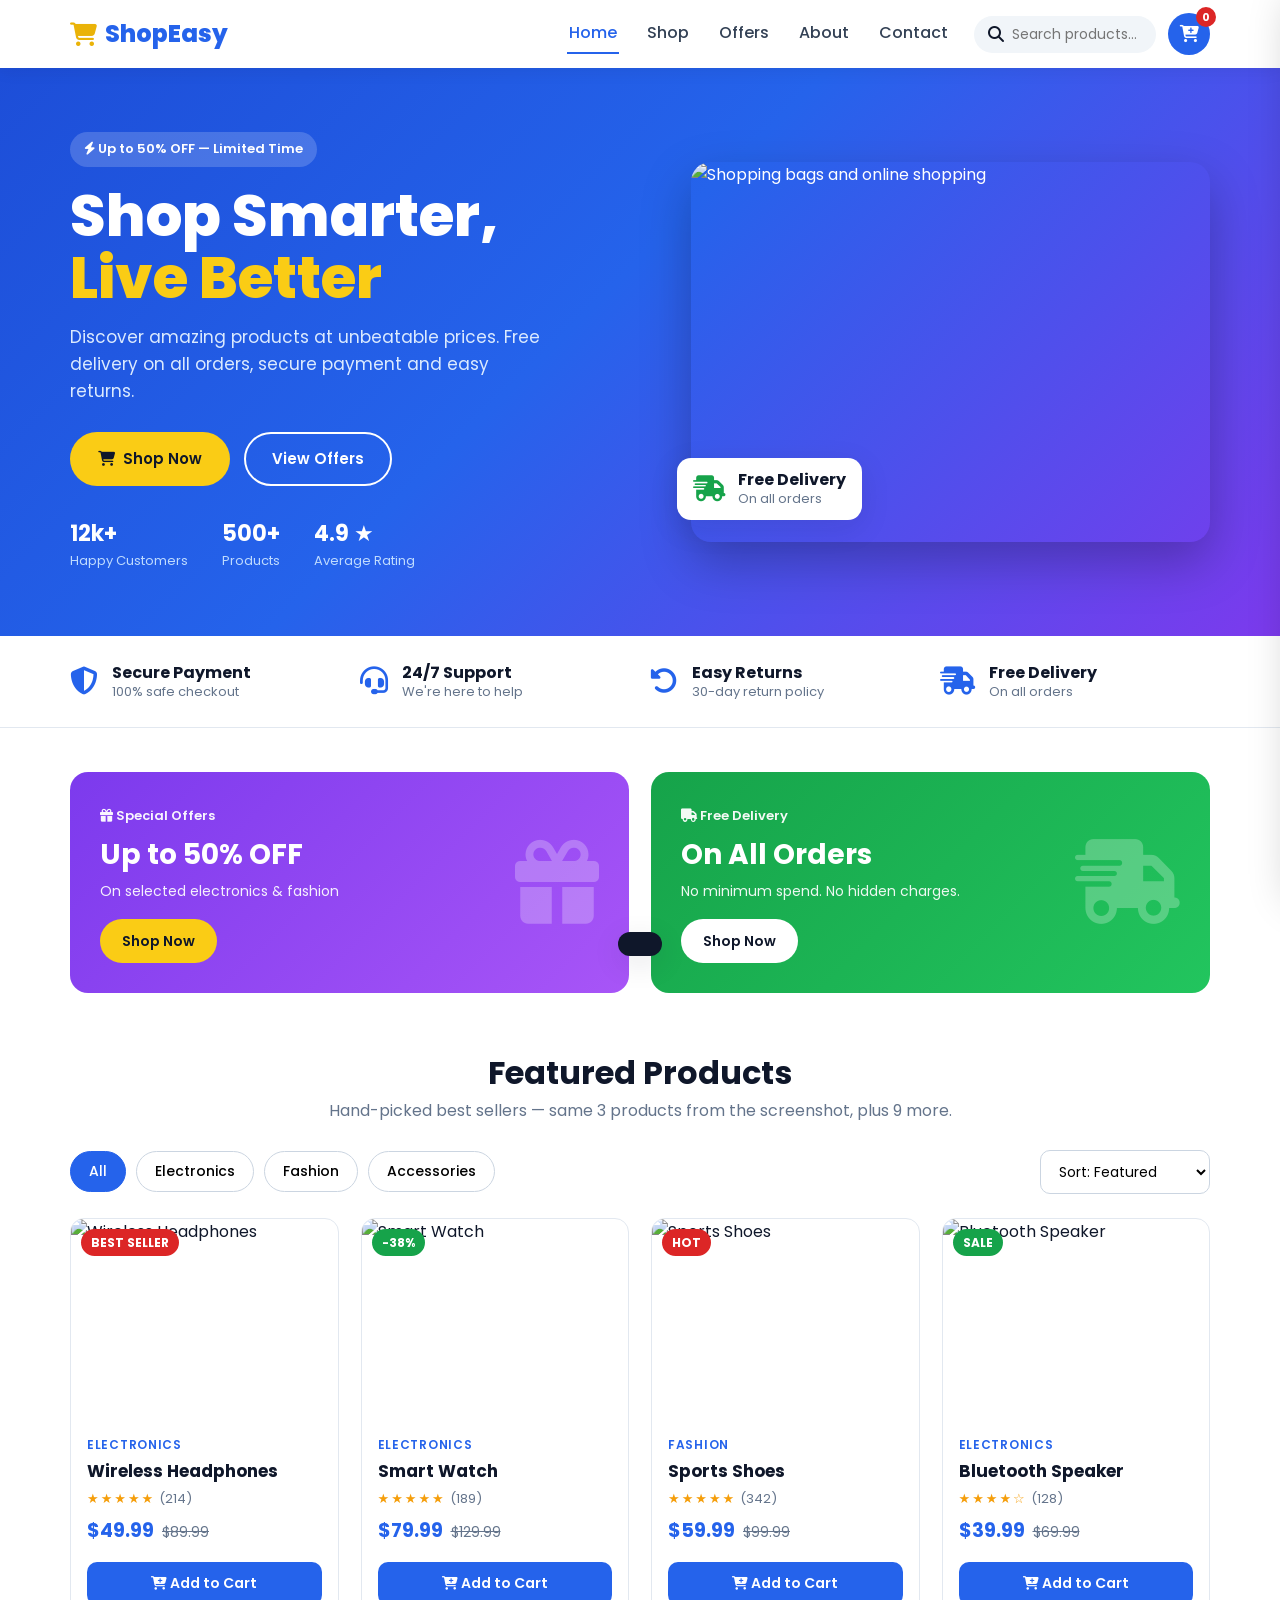
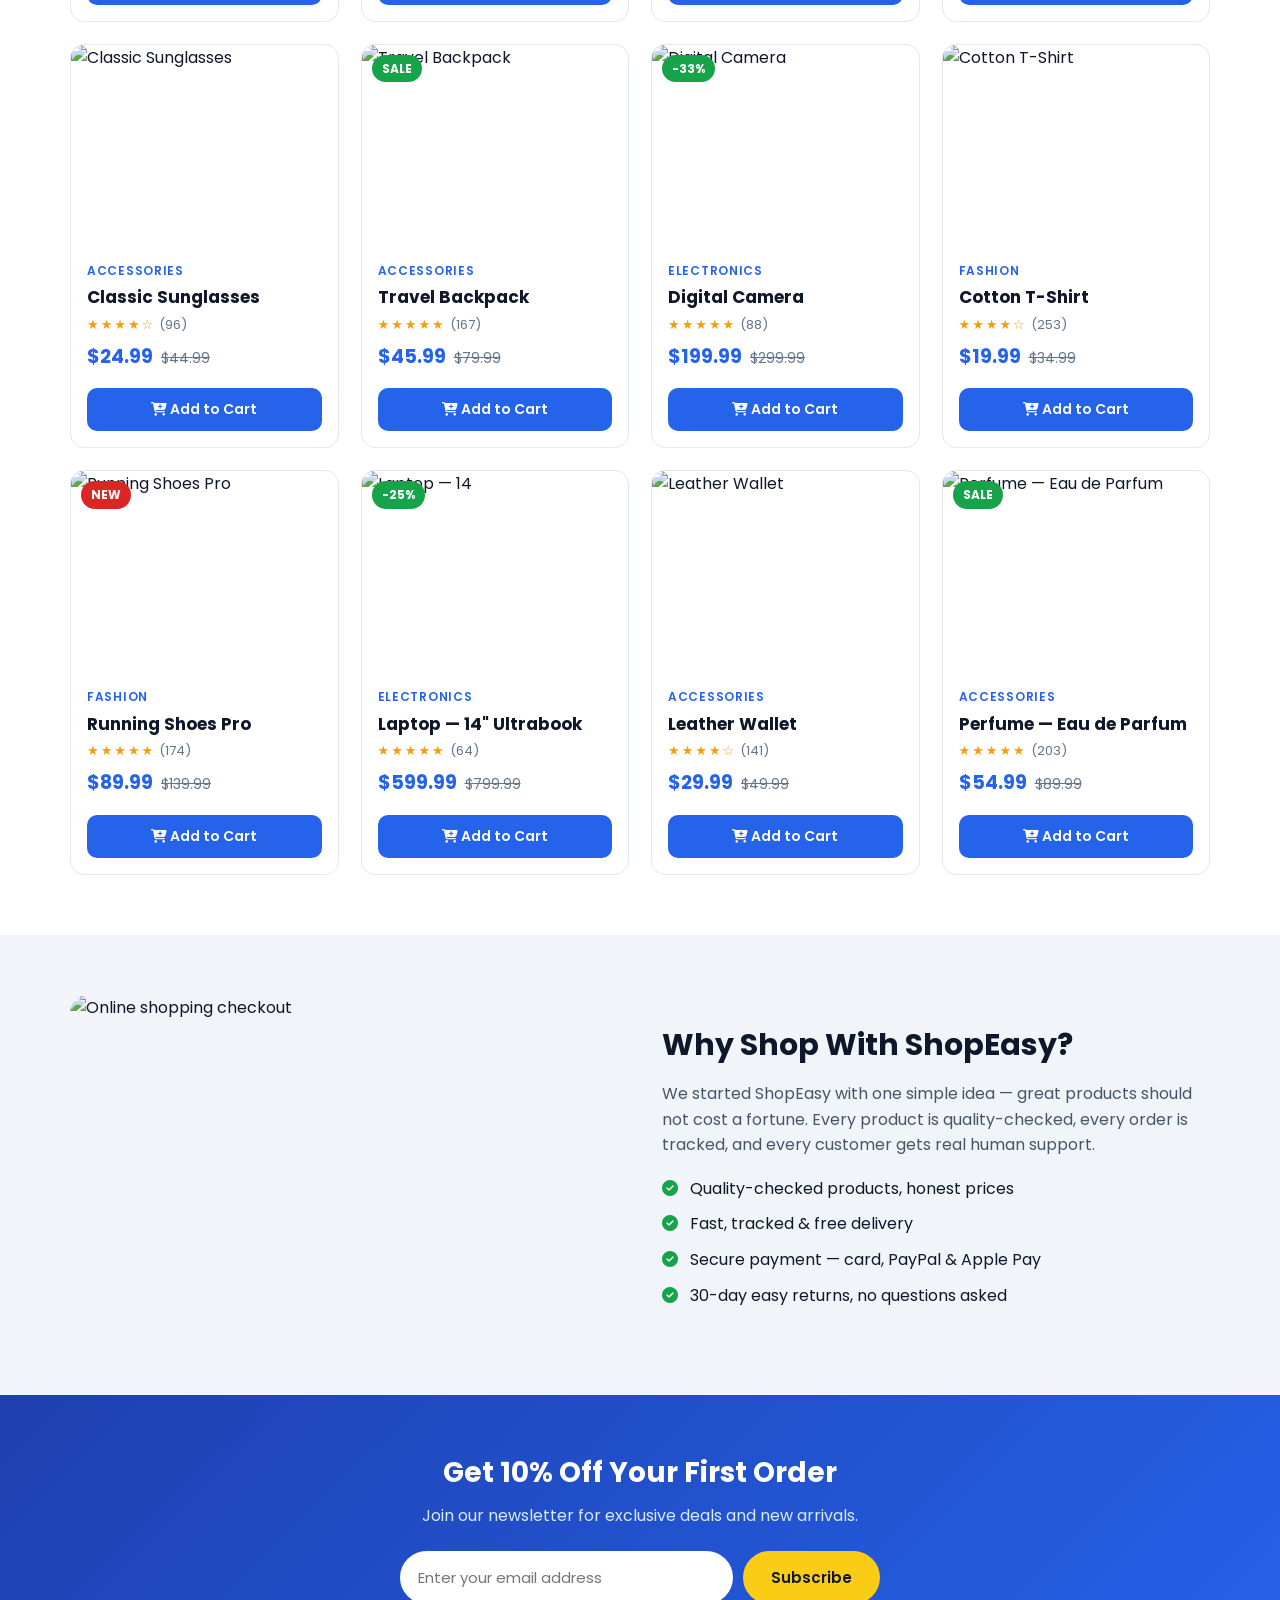
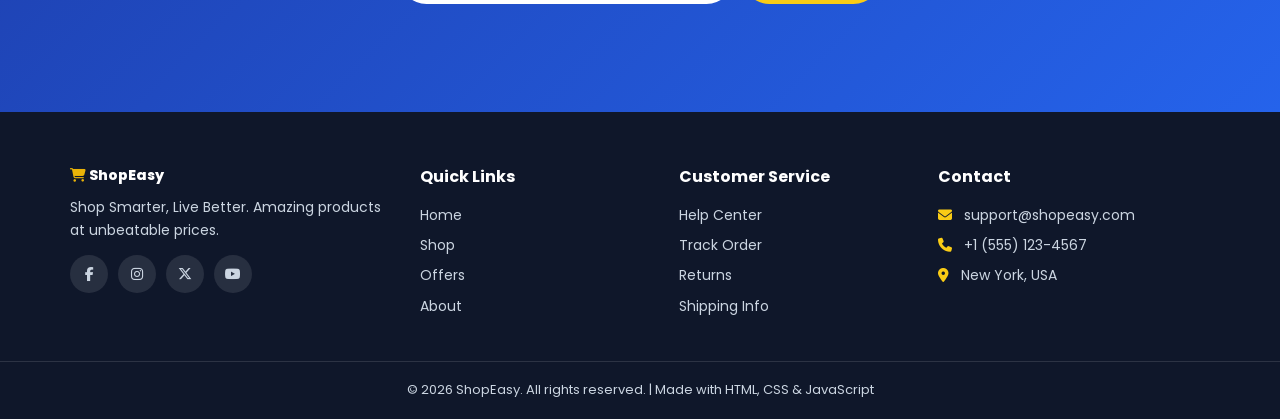
==== index.html @ 6ca0d3e1 "ShopEasy online store" ====
<!DOCTYPE html>
<html lang="en">
<head>
  <meta charset="UTF-8">
  <meta name="viewport" content="width=device-width, initial-scale=1.0">
  <meta name="description" content="ShopEasy — Shop Smarter, Live Better. Amazing products at unbeatable prices.">
  <title>ShopEasy — Online Shopping | Shop Smarter, Live Better</title>
  <link rel="stylesheet" href="style.css">
  <link rel="stylesheet" href="https://cdnjs.cloudflare.com/ajax/libs/font-awesome/6.5.2/css/all.min.css">
  <link rel="preconnect" href="https://fonts.googleapis.com">
  <link href="https://fonts.googleapis.com/css2?family=Poppins:wght@400;500;600;700;800&display=swap" rel="stylesheet">
</head>
<body>

  <!-- ===== NAVBAR ===== -->
  <header class="navbar">
    <div class="container nav-wrap">
      <a href="#" class="logo"><i class="fas fa-shopping-cart"></i> ShopEasy</a>
      <nav class="nav-links" id="navLinks">
        <a href="#" class="active">Home</a>
        <a href="#shop">Shop</a>
        <a href="#offers">Offers</a>
        <a href="#about">About</a>
        <a href="#contact">Contact</a>
      </nav>
      <div class="nav-actions">
        <div class="search-box">
          <i class="fas fa-search"></i>
          <input type="text" id="searchInput" placeholder="Search products...">
        </div>
        <button class="cart-icon" id="cartBtn" aria-label="Open cart">
          <i class="fas fa-cart-plus"></i>
          <span class="cart-count" id="cartCount">0</span>
        </button>
        <button class="menu-btn" id="menuBtn" aria-label="Menu"><i class="fas fa-bars"></i></button>
      </div>
    </div>
  </header>

  <!-- ===== HERO ===== -->
  <section class="hero">
    <div class="container hero-wrap">
      <div class="hero-text">
        <span class="hero-badge"><i class="fas fa-bolt"></i> Up to 50% OFF — Limited Time</span>
        <h1>Shop Smarter,<br><span>Live Better</span></h1>
        <p>Discover amazing products at unbeatable prices. Free delivery on all orders, secure payment and easy returns.</p>
        <div class="hero-btns">
          <a href="#shop" class="btn btn-yellow"><i class="fas fa-shopping-cart"></i> Shop Now</a>
          <a href="#offers" class="btn btn-outline">View Offers</a>
        </div>
        <div class="hero-stats">
          <div><strong>12k+</strong><span>Happy Customers</span></div>
          <div><strong>500+</strong><span>Products</span></div>
          <div><strong>4.9 ★</strong><span>Average Rating</span></div>
        </div>
      </div>
      <div class="hero-img">
        <img src="https://images.unsplash.com/photo-1607083206869-4c7672e72a8a?auto=format&fit=crop&w=900&q=80" alt="Shopping bags and online shopping">
        <div class="hero-card">
          <i class="fas fa-truck-fast"></i>
          <div><strong>Free Delivery</strong><span>On all orders</span></div>
        </div>
      </div>
    </div>
  </section>

  <!-- ===== TRUST BAR ===== -->
  <section class="trust">
    <div class="container trust-grid">
      <div class="trust-item"><i class="fas fa-shield-halved"></i><div><strong>Secure Payment</strong><span>100% safe checkout</span></div></div>
      <div class="trust-item"><i class="fas fa-headset"></i><div><strong>24/7 Support</strong><span>We're here to help</span></div></div>
      <div class="trust-item"><i class="fas fa-rotate-left"></i><div><strong>Easy Returns</strong><span>30-day return policy</span></div></div>
      <div class="trust-item"><i class="fas fa-truck-fast"></i><div><strong>Free Delivery</strong><span>On all orders</span></div></div>
    </div>
  </section>

  <!-- ===== OFFERS ===== -->
  <section class="offers" id="offers">
    <div class="container offers-grid">
      <div class="offer-card offer-purple">
        <div>
          <span class="offer-tag"><i class="fas fa-gift"></i> Special Offers</span>
          <h3>Up to 50% OFF</h3>
          <p>On selected electronics &amp; fashion</p>
          <a href="#shop" class="btn btn-yellow btn-sm">Shop Now</a>
        </div>
        <i class="fas fa-gift offer-icon"></i>
      </div>
      <div class="offer-card offer-green">
        <div>
          <span class="offer-tag"><i class="fas fa-truck"></i> Free Delivery</span>
          <h3>On All Orders</h3>
          <p>No minimum spend. No hidden charges.</p>
          <a href="#shop" class="btn btn-white btn-sm">Shop Now</a>
        </div>
        <i class="fas fa-truck-fast offer-icon"></i>
      </div>
    </div>
  </section>

  <!-- ===== SHOP ===== -->
  <section class="shop" id="shop">
    <div class="container">
      <div class="section-head">
        <h2>Featured Products</h2>
        <p>Hand-picked best sellers — same 3 products from the screenshot, plus 9 more.</p>
      </div>

      <div class="shop-controls">
        <div class="filters" id="filters">
          <button class="filter-btn active" data-filter="all">All</button>
          <button class="filter-btn" data-filter="electronics">Electronics</button>
          <button class="filter-btn" data-filter="fashion">Fashion</button>
          <button class="filter-btn" data-filter="accessories">Accessories</button>
        </div>
        <select id="sortSelect" aria-label="Sort products">
          <option value="featured">Sort: Featured</option>
          <option value="low">Price: Low to High</option>
          <option value="high">Price: High to Low</option>
          <option value="rating">Top Rated</option>
        </select>
      </div>

      <div class="products-grid" id="productsGrid"></div>
      <p class="no-results" id="noResults" hidden>No products found. Try a different search or category.</p>
    </div>
  </section>

  <!-- ===== ABOUT ===== -->
  <section class="about" id="about">
    <div class="container about-wrap">
      <img src="https://images.unsplash.com/photo-1556742049-0cfed4f6a45d?auto=format&fit=crop&w=900&q=80" alt="Online shopping checkout">
      <div>
        <h2>Why Shop With ShopEasy?</h2>
        <p>We started ShopEasy with one simple idea — great products should not cost a fortune. Every product is quality-checked, every order is tracked, and every customer gets real human support.</p>
        <ul class="about-list">
          <li><i class="fas fa-check-circle"></i> Quality-checked products, honest prices</li>
          <li><i class="fas fa-check-circle"></i> Fast, tracked &amp; free delivery</li>
          <li><i class="fas fa-check-circle"></i> Secure payment — card, PayPal &amp; Apple Pay</li>
          <li><i class="fas fa-check-circle"></i> 30-day easy returns, no questions asked</li>
        </ul>
      </div>
    </div>
  </section>

  <!-- ===== NEWSLETTER ===== -->
  <section class="newsletter">
    <div class="container">
      <h2>Get 10% Off Your First Order</h2>
      <p>Join our newsletter for exclusive deals and new arrivals.</p>
      <form id="newsletterForm">
        <input type="email" id="newsletterEmail" placeholder="Enter your email address" required>
        <button type="submit" class="btn btn-yellow">Subscribe</button>
      </form>
      <p class="form-msg" id="newsletterMsg"></p>
    </div>
  </section>

  <!-- ===== FOOTER / CONTACT ===== -->
  <footer id="contact">
    <div class="container footer-grid">
      <div>
        <a href="#" class="logo"><i class="fas fa-shopping-cart"></i> ShopEasy</a>
        <p>Shop Smarter, Live Better. Amazing products at unbeatable prices.</p>
        <div class="social">
          <a href="#" aria-label="Facebook"><i class="fab fa-facebook-f"></i></a>
          <a href="#" aria-label="Instagram"><i class="fab fa-instagram"></i></a>
          <a href="#" aria-label="X"><i class="fab fa-x-twitter"></i></a>
          <a href="#" aria-label="YouTube"><i class="fab fa-youtube"></i></a>
        </div>
      </div>
      <div>
        <h4>Quick Links</h4>
        <a href="#">Home</a><a href="#shop">Shop</a><a href="#offers">Offers</a><a href="#about">About</a>
      </div>
      <div>
        <h4>Customer Service</h4>
        <a href="#">Help Center</a><a href="#">Track Order</a><a href="#">Returns</a><a href="#">Shipping Info</a>
      </div>
      <div>
        <h4>Contact</h4>
        <p><i class="fas fa-envelope"></i> support@shopeasy.com</p>
        <p><i class="fas fa-phone"></i> +1 (555) 123-4567</p>
        <p><i class="fas fa-location-dot"></i> New York, USA</p>
      </div>
    </div>
    <div class="copyright">© 2026 ShopEasy. All rights reserved. | Made with HTML, CSS &amp; JavaScript</div>
  </footer>

  <!-- ===== CART DRAWER ===== -->
  <div class="cart-overlay" id="cartOverlay"></div>
  <aside class="cart-drawer" id="cartDrawer" aria-label="Shopping cart">
    <div class="cart-head">
      <h3><i class="fas fa-shopping-cart"></i> Your Cart <span id="cartHeadCount">(0)</span></h3>
      <button id="closeCart" aria-label="Close cart"><i class="fas fa-xmark"></i></button>
    </div>
    <div class="cart-items" id="cartItems"></div>
    <div class="cart-foot">
      <div class="cart-total"><span>Total</span><strong id="cartTotal">$0.00</strong></div>
      <p class="free-delivery"><i class="fas fa-truck-fast"></i> Free delivery on all orders</p>
      <button class="btn btn-yellow btn-block" id="checkoutBtn">Checkout</button>
      <button class="btn btn-outline btn-block" id="clearCartBtn">Clear Cart</button>
    </div>
  </aside>

  <!-- ===== CHECKOUT MODAL ===== -->
  <div class="modal-overlay" id="checkoutModal" hidden>
    <div class="modal">
      <button class="modal-close" id="closeModal" aria-label="Close"><i class="fas fa-xmark"></i></button>
      <i class="fas fa-circle-check modal-icon"></i>
      <h3>Order Placed!</h3>
      <p id="orderMsg">Thank you for shopping with ShopEasy.</p>
      <p class="modal-note">Demo checkout — connect Stripe / PayPal to take real payments.</p>
      <button class="btn btn-yellow" id="modalDoneBtn">Continue Shopping</button>
    </div>
  </div>

  <div class="toast" id="toast"></div>

  <script src="script.js"></script>
</body>
</html>
---- style.css ----
/* ShopEasy — style.css | HTML + CSS + JS online store */
* { margin: 0; padding: 0; box-sizing: border-box; }
:root {
  --blue: #2563eb; --blue-dark: #1e40af; --blue-light: #dbeafe;
  --yellow: #facc15; --yellow-dark: #eab308;
  --dark: #0f172a; --gray: #64748b; --light: #f1f5f9;
  --green: #16a34a; --purple: #7c3aed; --red: #dc2626;
  --radius: 14px; --shadow: 0 8px 30px rgba(15, 23, 42, .10);
}
html { scroll-behavior: smooth; }
body { font-family: 'Poppins', system-ui, -apple-system, sans-serif; color: var(--dark); background: #fff; line-height: 1.6; }
img { max-width: 100%; display: block; }
a { text-decoration: none; color: inherit; }
button { font-family: inherit; cursor: pointer; }
.container { max-width: 1180px; margin: 0 auto; padding: 0 20px; }

/* Buttons */
.btn { display: inline-flex; align-items: center; gap: 8px; padding: 13px 26px; border-radius: 999px; font-weight: 600; font-size: 15px; border: 2px solid transparent; transition: .2s; }
.btn-yellow { background: var(--yellow); color: var(--dark); }
.btn-yellow:hover { background: var(--yellow-dark); transform: translateY(-2px); }
.btn-outline { border-color: #fff; color: #fff; }
.btn-outline:hover { background: rgba(255,255,255,.15); }
.btn-white { background: #fff; color: var(--dark); }
.btn-sm { padding: 9px 20px; font-size: 14px; }
.btn-block { width: 100%; justify-content: center; margin-top: 10px; }

/* Navbar */
.navbar { position: sticky; top: 0; z-index: 100; background: #fff; box-shadow: 0 2px 16px rgba(15,23,42,.08); }
.nav-wrap { display: flex; align-items: center; gap: 24px; height: 68px; }
.logo { font-size: 24px; font-weight: 800; color: var(--blue); display: flex; align-items: center; gap: 8px; white-space: nowrap; }
.logo i { color: var(--yellow-dark); }
.nav-links { display: flex; gap: 26px; margin-left: auto; }
.nav-links a { font-weight: 500; color: #334155; padding: 6px 2px; border-bottom: 2px solid transparent; }
.nav-links a:hover, .nav-links a.active { color: var(--blue); border-bottom-color: var(--blue); }
.nav-actions { display: flex; align-items: center; gap: 12px; margin-left: auto; }
.nav-links + .nav-actions { margin-left: 0; }
.search-box { display: flex; align-items: center; gap: 8px; background: var(--light); border-radius: 999px; padding: 8px 14px; }
.search-box input { border: none; outline: none; background: transparent; font-family: inherit; font-size: 14px; width: 130px; }
.cart-icon { position: relative; background: var(--blue); color: #fff; border: none; width: 42px; height: 42px; border-radius: 50%; font-size: 17px; }
.cart-icon:hover { background: var(--blue-dark); }
.cart-count { position: absolute; top: -6px; right: -6px; background: var(--red); color: #fff; font-size: 11px; font-weight: 700; min-width: 20px; height: 20px; border-radius: 999px; display: flex; align-items: center; justify-content: center; padding: 0 5px; }
.menu-btn { display: none; background: none; border: none; font-size: 22px; color: var(--dark); }

/* Hero */
.hero { background: linear-gradient(135deg, #1d4ed8 0%, #2563eb 45%, #7c3aed 100%); color: #fff; padding: 64px 0; overflow: hidden; }
.hero-wrap { display: grid; grid-template-columns: 1.05fr .95fr; gap: 48px; align-items: center; }
.hero-badge { display: inline-block; background: rgba(255,255,255,.18); padding: 7px 14px; border-radius: 999px; font-size: 13px; font-weight: 600; }
.hero h1 { font-size: clamp(38px, 5vw, 58px); line-height: 1.08; font-weight: 800; margin: 18px 0 14px; }
.hero h1 span { color: var(--yellow); }
.hero-text p { color: #dbeafe; font-size: 17px; max-width: 480px; }
.hero-btns { display: flex; gap: 14px; margin: 26px 0 30px; flex-wrap: wrap; }
.hero-stats { display: flex; gap: 34px; }
.hero-stats div { display: flex; flex-direction: column; }
.hero-stats strong { font-size: 22px; }
.hero-stats span { font-size: 13px; color: #bfdbfe; }
.hero-img { position: relative; }
.hero-img img { border-radius: 20px; height: 380px; width: 100%; object-fit: cover; box-shadow: 0 20px 50px rgba(0,0,0,.25); }
.hero-card { position: absolute; left: -14px; bottom: 22px; background: #fff; color: var(--dark); border-radius: var(--radius); box-shadow: var(--shadow); padding: 12px 16px; display: flex; gap: 12px; align-items: center; }
.hero-card i { font-size: 26px; color: var(--green); }
.hero-card div { display: flex; flex-direction: column; line-height: 1.3; }
.hero-card span { font-size: 13px; color: var(--gray); }

/* Trust bar */
.trust { padding: 26px 0; border-bottom: 1px solid #e2e8f0; }
.trust-grid { display: grid; grid-template-columns: repeat(4, 1fr); gap: 20px; }
.trust-item { display: flex; gap: 14px; align-items: center; }
.trust-item i { font-size: 28px; color: var(--blue); }
.trust-item div { display: flex; flex-direction: column; line-height: 1.35; }
.trust-item span { font-size: 13px; color: var(--gray); }

/* Offers */
.offers { padding: 44px 0 10px; }
.offers-grid { display: grid; grid-template-columns: 1fr 1fr; gap: 22px; }
.offer-card { border-radius: 18px; padding: 30px; color: #fff; display: flex; justify-content: space-between; align-items: center; gap: 16px; overflow: hidden; position: relative; }
.offer-purple { background: linear-gradient(135deg, #7c3aed, #a855f7); }
.offer-green { background: linear-gradient(135deg, #16a34a, #22c55e); }
.offer-tag { font-size: 13px; font-weight: 600; opacity: .95; }
.offer-card h3 { font-size: 28px; margin: 6px 0 2px; }
.offer-card p { opacity: .92; margin-bottom: 16px; font-size: 14px; }
.offer-icon { font-size: 84px; opacity: .25; }

/* Shop */
.shop { padding: 44px 0 60px; }
.section-head { text-align: center; margin-bottom: 26px; }
.section-head h2 { font-size: 32px; }
.section-head p { color: var(--gray); }
.shop-controls { display: flex; justify-content: space-between; align-items: center; gap: 16px; flex-wrap: wrap; margin-bottom: 24px; }
.filters { display: flex; gap: 10px; flex-wrap: wrap; }
.filter-btn { padding: 9px 18px; border-radius: 999px; border: 1.5px solid #cbd5e1; background: #fff; font-weight: 500; font-size: 14px; }
.filter-btn.active, .filter-btn:hover { background: var(--blue); color: #fff; border-color: var(--blue); }
#sortSelect { padding: 10px 14px; border-radius: 10px; border: 1.5px solid #cbd5e1; font-family: inherit; font-size: 14px; background: #fff; }
.products-grid { display: grid; grid-template-columns: repeat(4, 1fr); gap: 22px; }
.product-card { border: 1px solid #e2e8f0; border-radius: var(--radius); overflow: hidden; background: #fff; transition: .2s; display: flex; flex-direction: column; }
.product-card:hover { transform: translateY(-5px); box-shadow: var(--shadow); }
.product-img { position: relative; }
.product-img img { width: 100%; height: 200px; object-fit: cover; }
.product-badge { position: absolute; top: 10px; left: 10px; background: var(--red); color: #fff; font-size: 12px; font-weight: 700; padding: 4px 10px; border-radius: 999px; }
.product-badge.sale { background: var(--green); }
.product-body { padding: 16px; display: flex; flex-direction: column; gap: 6px; flex: 1; }
.product-cat { font-size: 12px; text-transform: uppercase; letter-spacing: .06em; color: var(--blue); font-weight: 600; }
.product-body h3 { font-size: 17px; line-height: 1.35; }
.stars { color: #f59e0b; font-size: 13px; letter-spacing: 2px; }
.stars span { color: var(--gray); letter-spacing: 0; margin-left: 4px; }
.price-row { display: flex; align-items: baseline; gap: 8px; margin-top: auto; }
.price { font-size: 19px; font-weight: 700; color: var(--blue); }
.old-price { color: var(--gray); text-decoration: line-through; font-size: 14px; }
.add-btn { margin-top: 10px; width: 100%; padding: 11px; border: none; border-radius: 10px; background: var(--blue); color: #fff; font-weight: 600; font-size: 14px; transition: .2s; }
.add-btn:hover { background: var(--blue-dark); }
.no-results { text-align: center; color: var(--gray); padding: 30px 0; }

/* About */
.about { background: var(--light); padding: 60px 0; }
.about-wrap { display: grid; grid-template-columns: 1fr 1fr; gap: 44px; align-items: center; }
.about-wrap img { border-radius: 18px; height: 340px; width: 100%; object-fit: cover; }
.about h2 { font-size: 30px; margin-bottom: 12px; }
.about p { color: #475569; margin-bottom: 18px; }
.about-list { list-style: none; display: flex; flex-direction: column; gap: 10px; }
.about-list i { color: var(--green); margin-right: 8px; }

/* Newsletter */
.newsletter { background: linear-gradient(135deg, #1e40af, #2563eb); color: #fff; text-align: center; padding: 56px 20px; }
.newsletter h2 { font-size: 28px; }
.newsletter p { color: #dbeafe; margin: 8px 0 22px; }
.newsletter form { display: flex; gap: 10px; max-width: 480px; margin: 0 auto; }
.newsletter input { flex: 1; padding: 13px 18px; border-radius: 999px; border: none; outline: none; font-family: inherit; font-size: 15px; min-width: 0; }
.form-msg { color: var(--yellow); font-weight: 600; min-height: 22px; }

/* Footer */
footer { background: var(--dark); color: #cbd5e1; }
.footer-grid { display: grid; grid-template-columns: 1.4fr 1fr 1fr 1.2fr; gap: 32px; padding: 52px 20px 36px; }
.footer-grid .logo { color: #fff; margin-bottom: 10px; }
.footer-grid h4 { color: #fff; margin-bottom: 14px; }
.footer-grid a { display: block; margin-bottom: 8px; font-size: 14px; }
.footer-grid a:hover { color: var(--yellow); }
.footer-grid p { font-size: 14px; margin-bottom: 8px; }
.footer-grid p i { margin-right: 8px; color: var(--yellow); }
.social { display: flex; gap: 10px; margin-top: 14px; }
.social a { width: 38px; height: 38px; border-radius: 50%; background: rgba(255,255,255,.1); display: flex; align-items: center; justify-content: center; margin: 0; }
.social a:hover { background: var(--blue); color: #fff; }
.copyright { border-top: 1px solid rgba(255,255,255,.12); text-align: center; padding: 18px 20px; font-size: 13px; }

/* Cart drawer */
.cart-overlay { position: fixed; inset: 0; background: rgba(15,23,42,.55); opacity: 0; pointer-events: none; transition: .25s; z-index: 200; }
.cart-overlay.open { opacity: 1; pointer-events: auto; }
.cart-drawer { position: fixed; top: 0; right: -420px; width: min(400px, 92vw); height: 100%; background: #fff; z-index: 201; display: flex; flex-direction: column; transition: right .3s; box-shadow: -10px 0 40px rgba(0,0,0,.2); }
.cart-drawer.open { right: 0; }
.cart-head { display: flex; justify-content: space-between; align-items: center; padding: 18px 20px; border-bottom: 1px solid #e2e8f0; }
.cart-head h3 { font-size: 18px; }
#closeCart { background: none; border: none; font-size: 20px; }
.cart-items { flex: 1; overflow-y: auto; padding: 14px 20px; }
.cart-empty { text-align: center; color: var(--gray); padding: 50px 10px; }
.cart-empty i { font-size: 44px; display: block; margin-bottom: 12px; color: #cbd5e1; }
.cart-item { display: flex; gap: 12px; padding: 12px 0; border-bottom: 1px solid #f1f5f9; align-items: center; }
.cart-item img { width: 64px; height: 64px; object-fit: cover; border-radius: 10px; }
.cart-item-info { flex: 1; min-width: 0; }
.cart-item-info h4 { font-size: 14px; line-height: 1.3; }
.cart-item-info .price { font-size: 14px; }
.qty { display: flex; align-items: center; gap: 8px; margin-top: 6px; }
.qty button { width: 26px; height: 26px; border-radius: 6px; border: 1px solid #cbd5e1; background: #fff; font-weight: 700; }
.qty span { min-width: 18px; text-align: center; font-weight: 600; }
.remove-btn { background: none; border: none; color: var(--red); font-size: 15px; }
.cart-foot { padding: 18px 20px; border-top: 1px solid #e2e8f0; }
.cart-total { display: flex; justify-content: space-between; font-size: 18px; }
.free-delivery { color: var(--green); font-size: 13px; font-weight: 600; margin-top: 6px; }
.cart-foot .btn-outline { color: var(--dark); border-color: #cbd5e1; }
.cart-foot .btn-outline:hover { background: var(--light); }

/* Modal + toast */
.modal-overlay { position: fixed; inset: 0; background: rgba(15,23,42,.6); z-index: 300; display: flex; align-items: center; justify-content: center; padding: 20px; }
.modal-overlay[hidden] { display: none; }
.modal { background: #fff; border-radius: 18px; padding: 36px 28px; max-width: 420px; width: 100%; text-align: center; position: relative; }
.modal-close { position: absolute; top: 12px; right: 14px; background: none; border: none; font-size: 20px; }
.modal-icon { font-size: 56px; color: var(--green); margin-bottom: 10px; }
.modal h3 { font-size: 24px; margin-bottom: 6px; }
.modal-note { font-size: 13px; color: var(--gray); margin: 12px 0 18px; }
.toast { position: fixed; bottom: 24px; left: 50%; transform: translate(-50%, 80px); background: var(--dark); color: #fff; padding: 12px 22px; border-radius: 999px; font-size: 14px; font-weight: 500; z-index: 400; transition: transform .3s; box-shadow: var(--shadow); max-width: 90vw; text-align: center; }
.toast.show { transform: translate(-50%, 0); }

/* Responsive */
@media (max-width: 960px) {
  .products-grid { grid-template-columns: repeat(3, 1fr); }
  .hero-wrap, .about-wrap { grid-template-columns: 1fr; gap: 30px; }
  .hero-img img { height: 300px; }
  .trust-grid { grid-template-columns: repeat(2, 1fr); }
  .footer-grid { grid-template-columns: 1fr 1fr; }
}
@media (max-width: 720px) {
  .search-box { display: none; }
  .menu-btn { display: block; }
  .nav-links { display: none; position: absolute; top: 68px; left: 0; right: 0; background: #fff; flex-direction: column; padding: 16px 20px; gap: 12px; box-shadow: 0 16px 30px rgba(15,23,42,.12); margin: 0; }
  .nav-links.open { display: flex; }
  .nav-wrap { position: relative; }
  .products-grid { grid-template-columns: repeat(2, 1fr); }
  .offers-grid { grid-template-columns: 1fr; }
  .offer-icon { font-size: 60px; }
  .newsletter form { flex-direction: column; }
  .newsletter form .btn { justify-content: center; }
}
@media (max-width: 480px) {
  .products-grid { grid-template-columns: 1fr; }
  .trust-grid, .footer-grid { grid-template-columns: 1fr; }
  .hero-stats { gap: 20px; flex-wrap: wrap; }
}
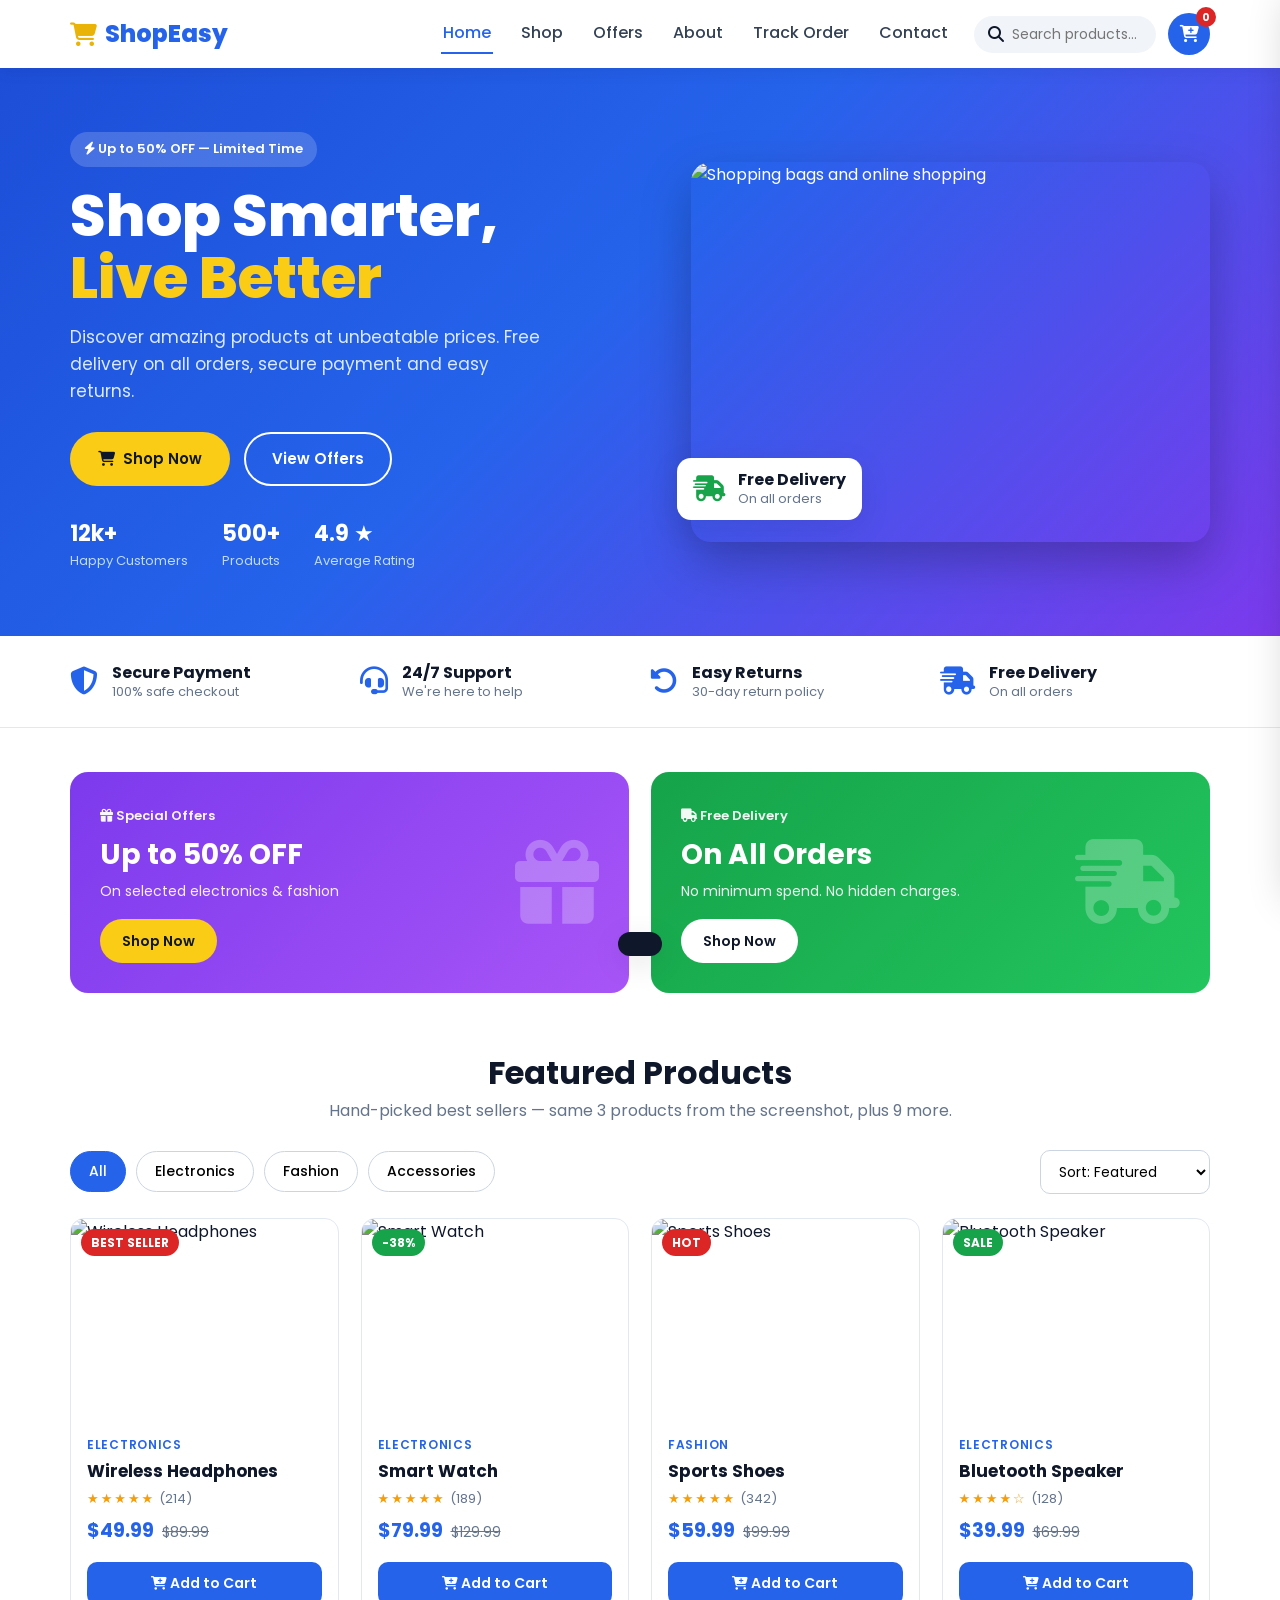
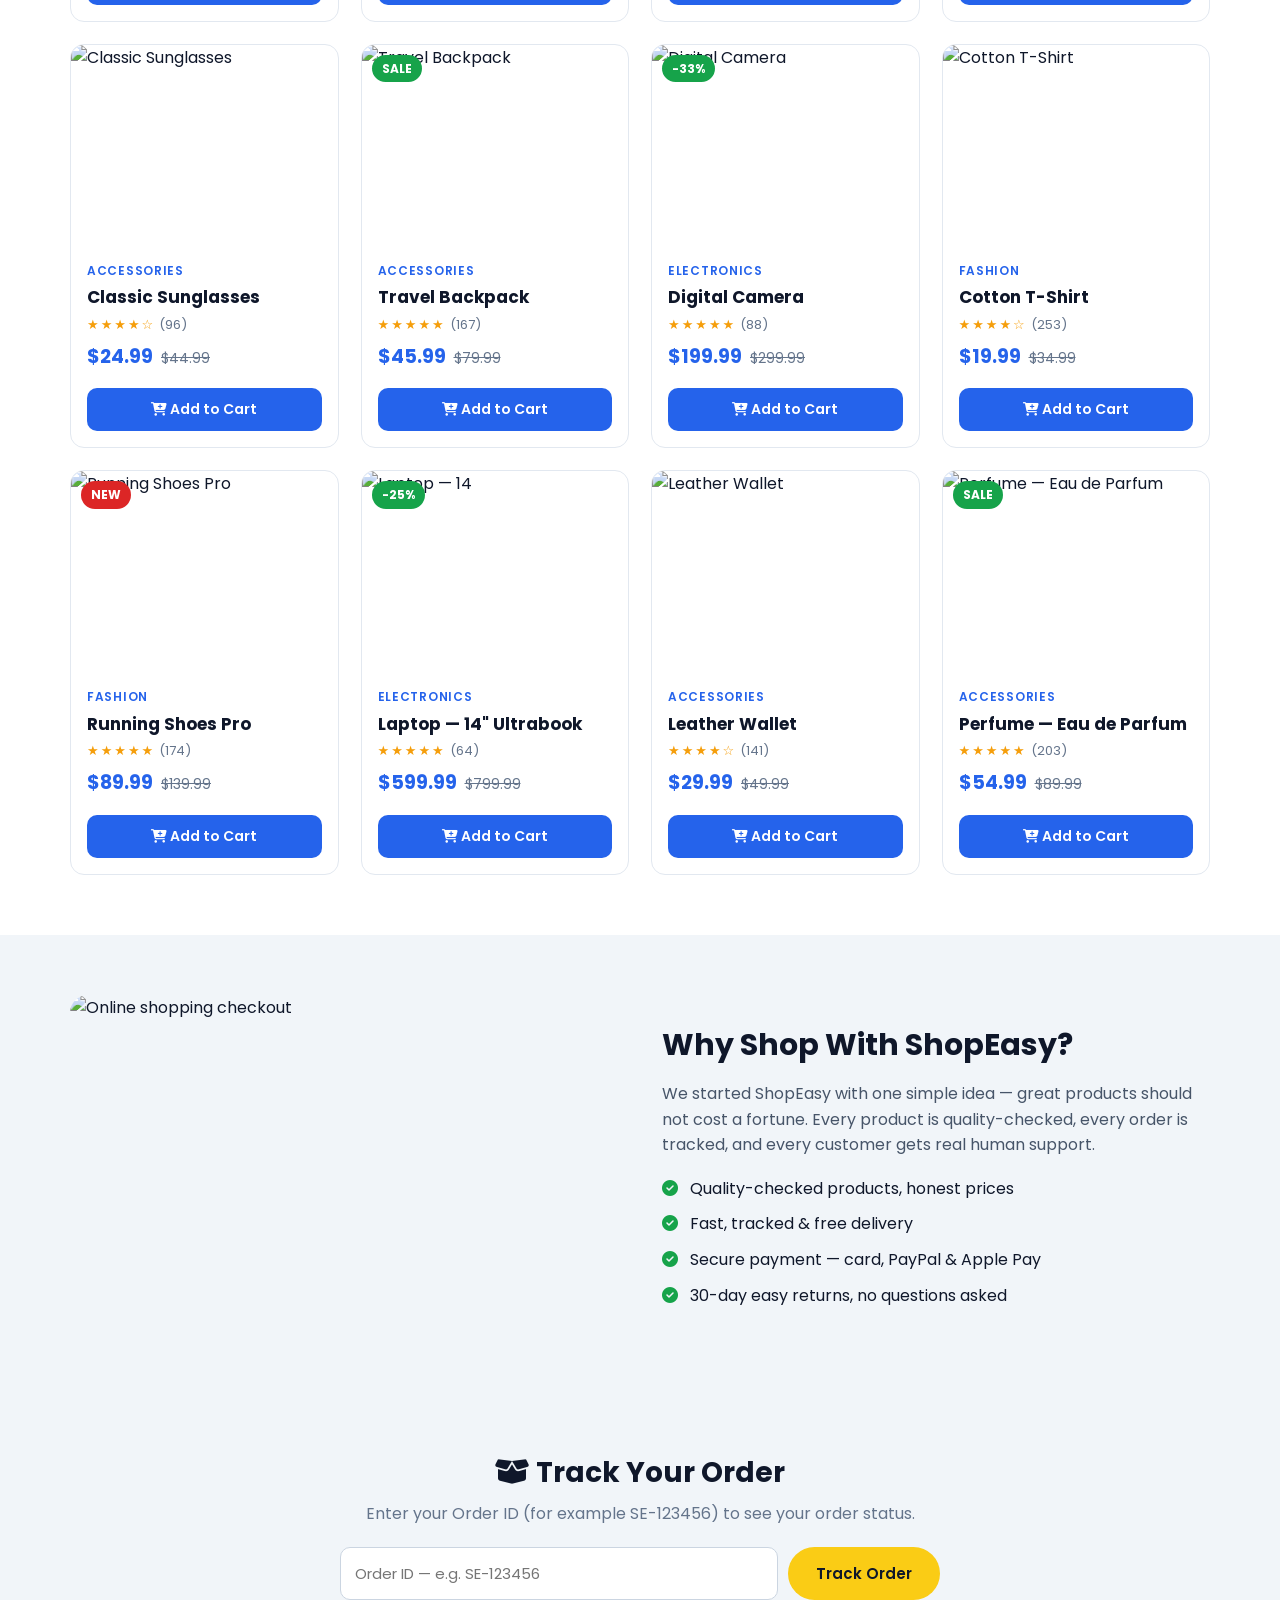
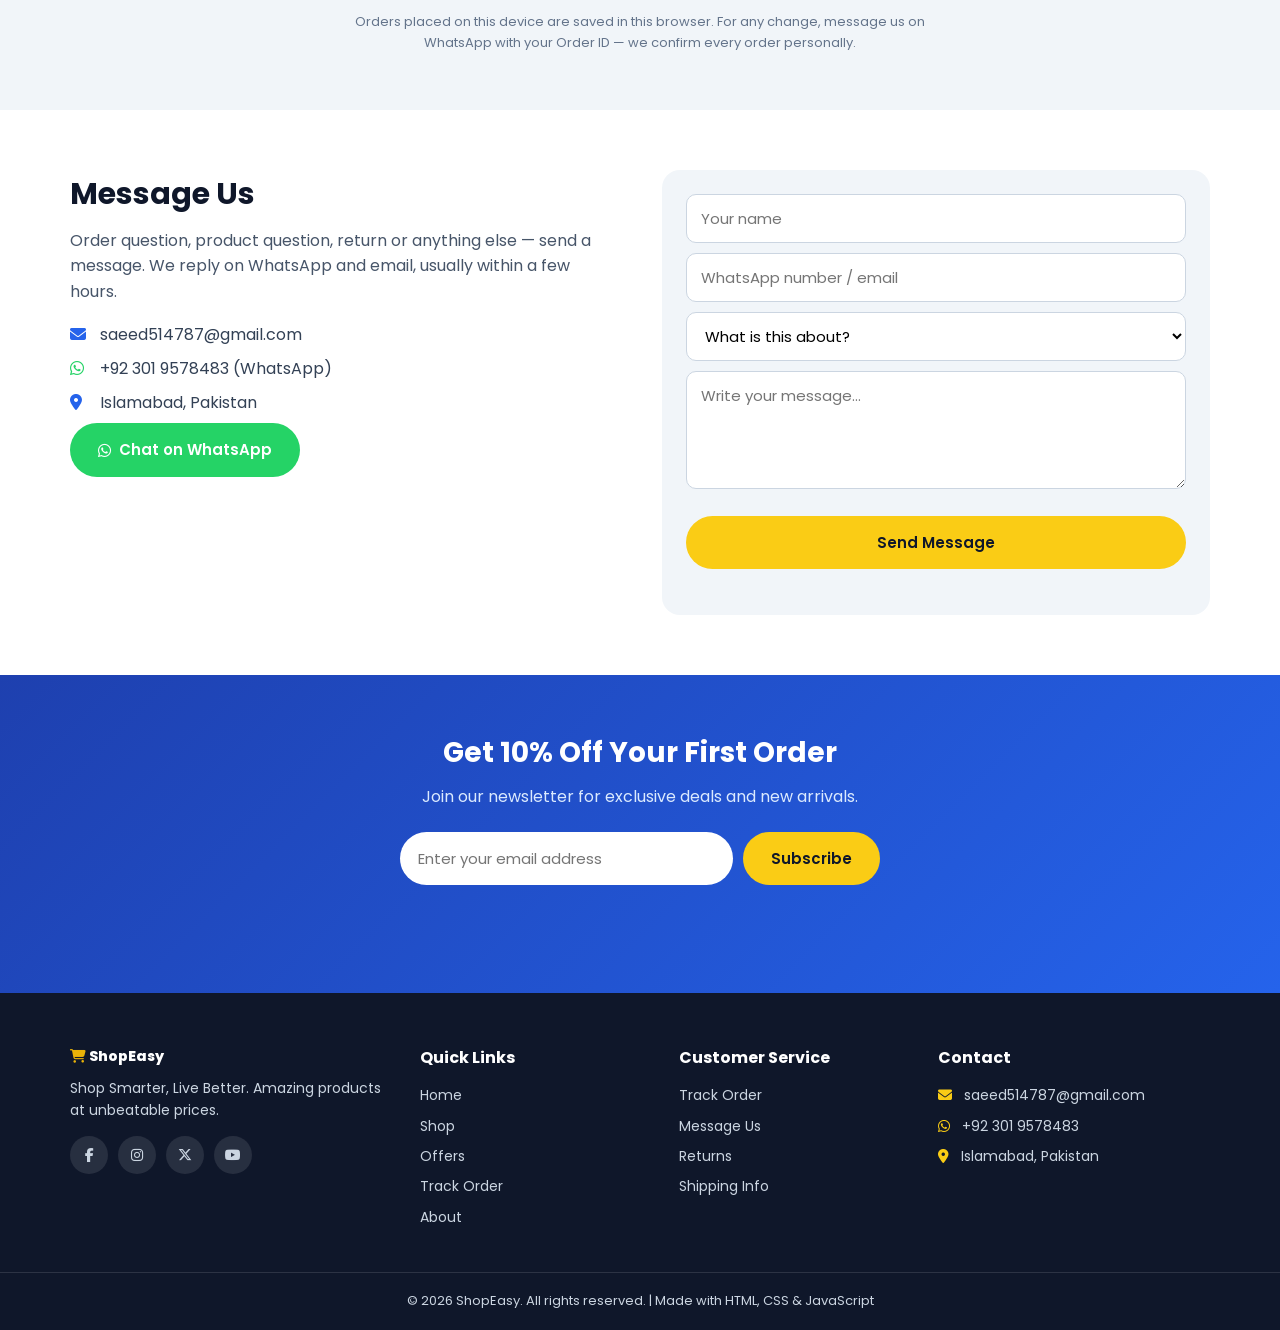
==== commit 02a0eb7e: "Professional order system: checkout form, Order ID, WhatsApp + email notifications, contact form, Tr" ====
--- a/index.html
+++ b/index.html
@@ -21,6 +21,7 @@
         <a href="#shop">Shop</a>
         <a href="#offers">Offers</a>
         <a href="#about">About</a>
+        <a href="#track">Track Order</a>
         <a href="#contact">Contact</a>
       </nav>
       <div class="nav-actions">
@@ -143,6 +144,51 @@
     </div>
   </section>
 
+  <!-- ===== TRACK ORDER ===== -->
+  <section class="track" id="track">
+    <div class="container track-wrap">
+      <h2><i class="fas fa-box-open"></i> Track Your Order</h2>
+      <p>Enter your Order ID (for example SE-123456) to see your order status.</p>
+      <form id="trackForm">
+        <input type="text" id="trackInput" placeholder="Order ID — e.g. SE-123456" required>
+        <button type="submit" class="btn btn-yellow">Track Order</button>
+      </form>
+      <div id="trackResult"></div>
+      <p class="track-note">Orders placed on this device are saved in this browser. For any change, message us on WhatsApp with your Order ID — we confirm every order personally.</p>
+    </div>
+  </section>
+
+  <!-- ===== CONTACT / CUSTOMER MESSAGE ===== -->
+  <section class="contact-section" id="contact-form">
+    <div class="container contact-wrap">
+      <div>
+        <h2>Message Us</h2>
+        <p>Order question, product question, return or anything else — send a message. We reply on WhatsApp and email, usually within a few hours.</p>
+        <div class="contact-lines">
+          <p><i class="fas fa-envelope"></i> saeed514787@gmail.com</p>
+          <p><i class="fab fa-whatsapp"></i> +92 301 9578483 (WhatsApp)</p>
+          <p><i class="fas fa-location-dot"></i> Islamabad, Pakistan</p>
+        </div>
+        <a class="btn btn-green" href="https://wa.me/923019578483?text=Hi%20ShopEasy!%20I%20have%20a%20question." target="_blank" rel="noopener"><i class="fab fa-whatsapp"></i> Chat on WhatsApp</a>
+      </div>
+      <form id="contactForm">
+        <input type="text" id="contactName" placeholder="Your name" required>
+        <input type="text" id="contactPhone" placeholder="WhatsApp number / email" required>
+        <select id="contactSubject" required>
+          <option value="">What is this about?</option>
+          <option>Order question</option>
+          <option>Product question</option>
+          <option>Return / Exchange</option>
+          <option>Delivery question</option>
+          <option>Other</option>
+        </select>
+        <textarea id="contactMessage" rows="4" placeholder="Write your message..." required></textarea>
+        <button type="submit" class="btn btn-yellow btn-block">Send Message</button>
+        <p class="form-msg" id="contactMsg"></p>
+      </form>
+    </div>
+  </section>
+
   <!-- ===== NEWSLETTER ===== -->
   <section class="newsletter">
     <div class="container">
@@ -171,17 +217,17 @@
       </div>
       <div>
         <h4>Quick Links</h4>
-        <a href="#">Home</a><a href="#shop">Shop</a><a href="#offers">Offers</a><a href="#about">About</a>
+        <a href="#">Home</a><a href="#shop">Shop</a><a href="#offers">Offers</a><a href="#track">Track Order</a><a href="#about">About</a>
       </div>
       <div>
         <h4>Customer Service</h4>
-        <a href="#">Help Center</a><a href="#">Track Order</a><a href="#">Returns</a><a href="#">Shipping Info</a>
+        <a href="#track">Track Order</a><a href="#contact-form">Message Us</a><a href="#">Returns</a><a href="#">Shipping Info</a>
       </div>
       <div>
         <h4>Contact</h4>
-        <p><i class="fas fa-envelope"></i> support@shopeasy.com</p>
-        <p><i class="fas fa-phone"></i> +1 (555) 123-4567</p>
-        <p><i class="fas fa-location-dot"></i> New York, USA</p>
+        <p><i class="fas fa-envelope"></i> saeed514787@gmail.com</p>
+        <p><i class="fab fa-whatsapp"></i> +92 301 9578483</p>
+        <p><i class="fas fa-location-dot"></i> Islamabad, Pakistan</p>
       </div>
     </div>
     <div class="copyright">© 2026 ShopEasy. All rights reserved. | Made with HTML, CSS &amp; JavaScript</div>
@@ -203,15 +249,45 @@
     </div>
   </aside>
 
-  <!-- ===== CHECKOUT MODAL ===== -->
+  <!-- ===== CHECKOUT FORM MODAL ===== -->
   <div class="modal-overlay" id="checkoutModal" hidden>
+    <div class="modal modal-wide">
+      <button class="modal-close" id="closeCheckout" aria-label="Close"><i class="fas fa-xmark"></i></button>
+      <h3><i class="fas fa-clipboard-check"></i> Checkout</h3>
+      <p class="modal-sub">Fill in your delivery details. We will confirm your order on WhatsApp.</p>
+      <div class="order-summary" id="orderSummary"></div>
+      <form id="checkoutForm">
+        <input type="text" id="coName" placeholder="Full name *" required>
+        <input type="tel" id="coPhone" placeholder="WhatsApp number * (e.g. 0300 1234567)" required>
+        <input type="email" id="coEmail" placeholder="Email (optional)">
+        <textarea id="coAddress" rows="2" placeholder="Delivery address *" required></textarea>
+        <input type="text" id="coCity" placeholder="City *" required>
+        <label class="field-label">Payment method</label>
+        <select id="coPayment" required>
+          <option value="Cash on Delivery">Cash on Delivery</option>
+          <option value="JazzCash">JazzCash</option>
+          <option value="Bank Transfer">Bank Transfer</option>
+          <option value="Card on Delivery">Card on Delivery</option>
+        </select>
+        <button type="submit" class="btn btn-yellow btn-block" id="placeOrderBtn">Place Order</button>
+        <p class="modal-note">Your order is sent to the seller instantly on WhatsApp and email. No payment is taken on this website.</p>
+      </form>
+    </div>
+  </div>
+
+  <!-- ===== ORDER SUCCESS MODAL ===== -->
+  <div class="modal-overlay" id="orderSuccessModal" hidden>
     <div class="modal">
-      <button class="modal-close" id="closeModal" aria-label="Close"><i class="fas fa-xmark"></i></button>
+      <button class="modal-close" id="closeSuccess" aria-label="Close"><i class="fas fa-xmark"></i></button>
       <i class="fas fa-circle-check modal-icon"></i>
       <h3>Order Placed!</h3>
-      <p id="orderMsg">Thank you for shopping with ShopEasy.</p>
-      <p class="modal-note">Demo checkout — connect Stripe / PayPal to take real payments.</p>
-      <button class="btn btn-yellow" id="modalDoneBtn">Continue Shopping</button>
+      <p>Your Order ID is</p>
+      <p class="order-id" id="successOrderId">SE-000000</p>
+      <p id="orderMsg">Thank you for shopping with ShopEasy. Please confirm your order on WhatsApp — it takes 10 seconds.</p>
+      <p class="form-msg" id="successNote"></p>
+      <a class="btn btn-green btn-block" id="whatsappOrderBtn" href="#" target="_blank" rel="noopener"><i class="fab fa-whatsapp"></i> Confirm Order on WhatsApp</a>
+      <button class="btn btn-outline btn-block" id="copyOrderBtn">Copy Order Details</button>
+      <button class="btn btn-yellow btn-block" id="successDoneBtn">Continue Shopping</button>
     </div>
   </div>
 
--- a/style.css
+++ b/style.css
@@ -201,3 +201,57 @@
   .trust-grid, .footer-grid { grid-template-columns: 1fr; }
   .hero-stats { gap: 20px; flex-wrap: wrap; }
 }
+
+/* ===== Professional orders: checkout form, track order, contact ===== */
+.btn-green { background: #25d366; color: #fff; display: inline-flex; align-items: center; gap: 8px; }
+.btn-green:hover { background: #1da851; }
+.modal-wide { max-width: 520px; text-align: left; max-height: 88vh; overflow-y: auto; }
+.modal-wide h3 { text-align: center; }
+.modal-sub { text-align: center; color: var(--gray); font-size: 14px; margin-bottom: 14px; }
+.modal form input, .modal form textarea, .modal form select,
+.contact-section form input, .contact-section form textarea, .contact-section form select,
+.track form input {
+  width: 100%; padding: 12px 14px; border: 1.5px solid #cbd5e1; border-radius: 10px;
+  font-family: inherit; font-size: 15px; margin-bottom: 10px; outline: none; background: #fff;
+}
+.modal form input:focus, .modal form textarea:focus, .modal form select:focus,
+.contact-section form input:focus, .contact-section form textarea:focus, .contact-section form select:focus,
+.track form input:focus { border-color: var(--blue); }
+.field-label { display: block; font-size: 13px; font-weight: 600; color: #475569; margin: 2px 0 6px; }
+.order-summary { background: var(--light); border-radius: 12px; padding: 14px 16px; margin-bottom: 14px; }
+.summary-line { display: flex; justify-content: space-between; gap: 12px; font-size: 14px; padding: 3px 0; }
+.summary-total { border-top: 1px solid #cbd5e1; margin-top: 8px; padding-top: 8px; font-size: 16px; }
+.order-id { font-size: 26px; font-weight: 800; color: var(--blue); letter-spacing: .04em; margin: 4px 0 8px; }
+.modal .btn-block { margin-top: 10px; }
+.modal .btn-outline { color: var(--dark); border-color: #cbd5e1; }
+.modal .btn-outline:hover { background: var(--light); }
+
+/* Track order */
+.track { background: var(--light); padding: 56px 0; }
+.track-wrap { max-width: 640px; margin: 0 auto; text-align: center; }
+.track-wrap h2 { font-size: 28px; margin-bottom: 6px; }
+.track-wrap p { color: var(--gray); }
+.track form { display: flex; gap: 10px; margin: 20px 0 12px; }
+.track form input { margin-bottom: 0; flex: 1; min-width: 0; }
+.track-note { font-size: 13px; }
+#trackResult { text-align: left; }
+.track-card { background: #fff; border: 1px solid #e2e8f0; border-radius: var(--radius); padding: 18px 20px; margin-top: 12px; }
+.track-card p { color: #334155; margin-top: 6px; }
+.track-head { display: flex; justify-content: space-between; align-items: center; gap: 10px; }
+.status-badge { background: #fef3c7; color: #92400e; font-size: 12px; font-weight: 700; padding: 4px 12px; border-radius: 999px; white-space: nowrap; }
+
+/* Contact */
+.contact-section { padding: 60px 0; }
+.contact-wrap { display: grid; grid-template-columns: 1fr 1fr; gap: 44px; align-items: start; }
+.contact-wrap h2 { font-size: 30px; margin-bottom: 10px; }
+.contact-wrap > div > p { color: #475569; margin-bottom: 18px; }
+.contact-lines p { margin-bottom: 8px; color: #334155; }
+.contact-lines i { color: var(--blue); margin-right: 8px; width: 18px; }
+.contact-lines .fa-whatsapp { color: #25d366; }
+.contact-section form { background: var(--light); padding: 24px; border-radius: 18px; }
+
+@media (max-width: 720px) {
+  .contact-wrap { grid-template-columns: 1fr; gap: 26px; }
+  .track form { flex-direction: column; }
+  .track form .btn { justify-content: center; }
+}
